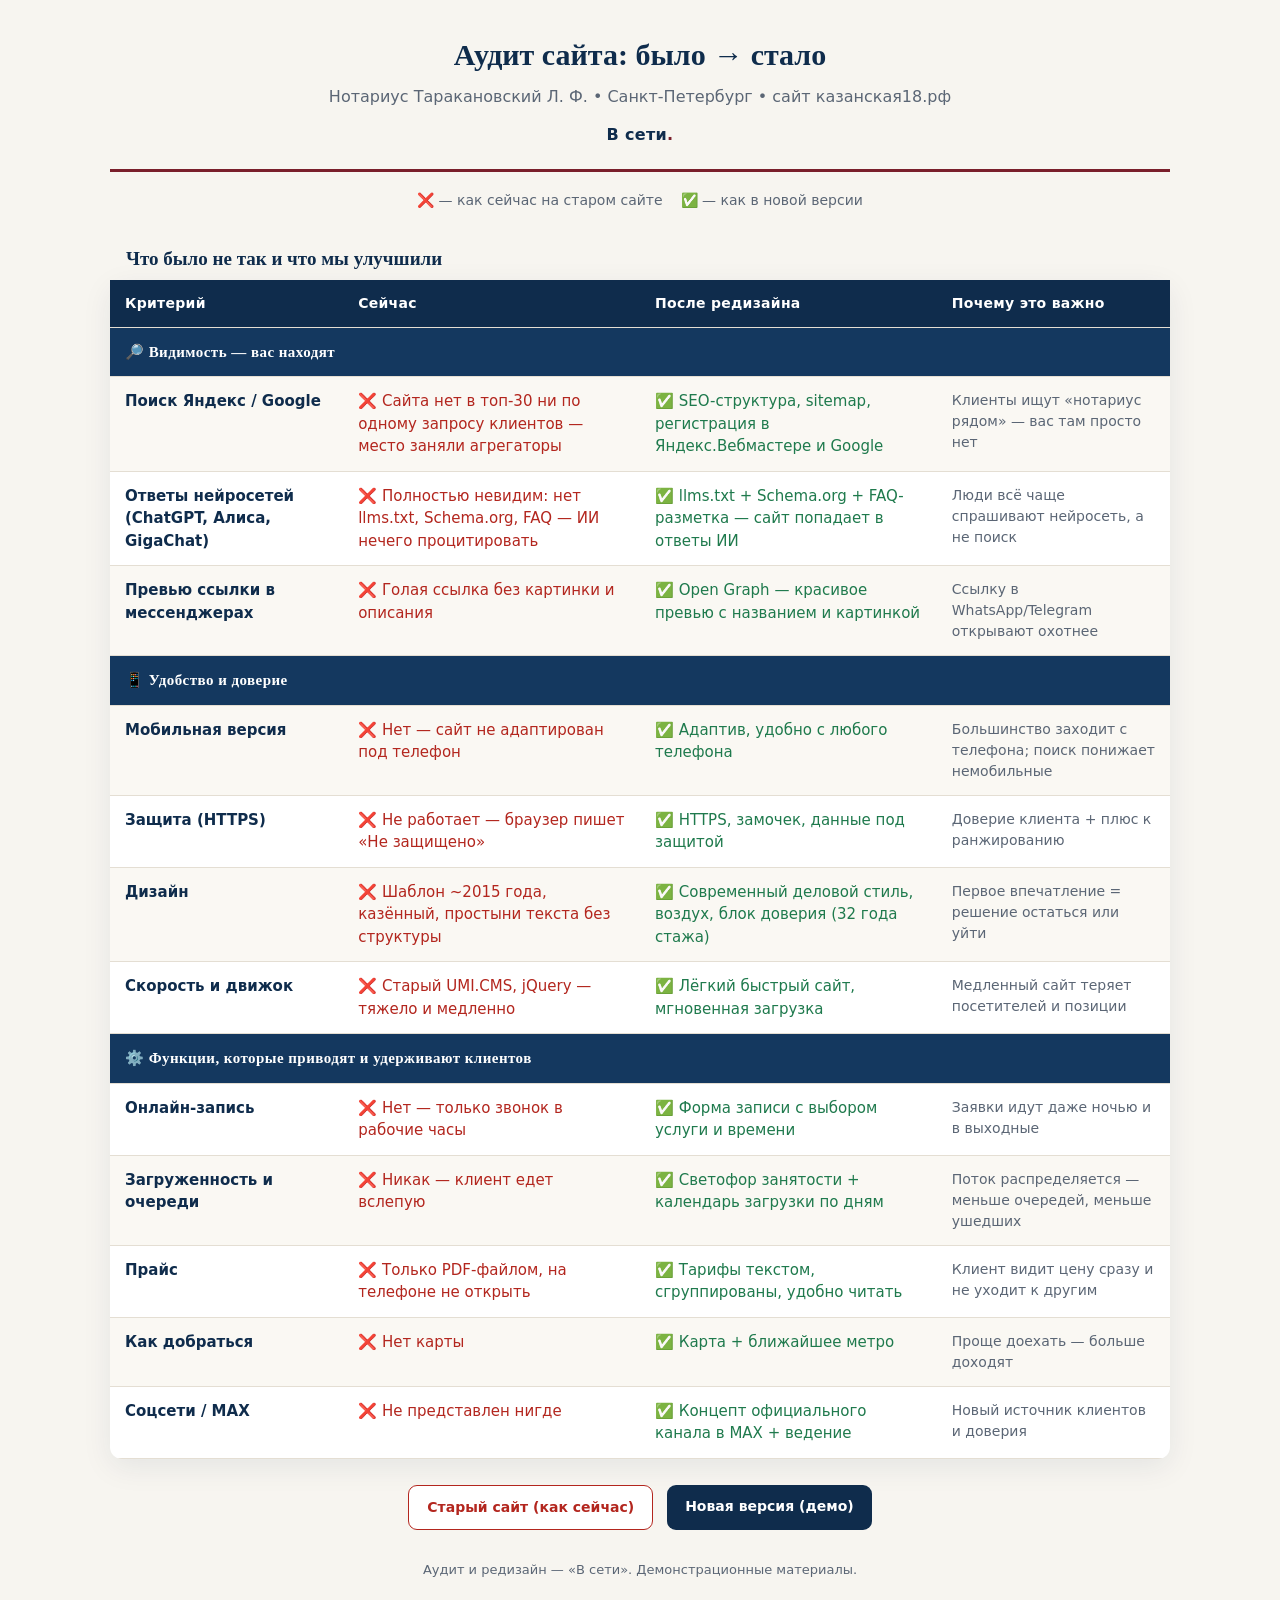
==== sravnenie/index.html @ f11a7ece "add before/after comparison page for pitch" ====
<!DOCTYPE html>
<html lang="ru">
<head>
<meta charset="utf-8">
<meta name="viewport" content="width=device-width, initial-scale=1">
<meta name="robots" content="noindex,nofollow">
<title>Аудит сайта: было → стало — нотариус Таракановский Л.Ф.</title>
<style>
  :root{--navy:#0f2c4c;--navy2:#14385f;--bordo:#7a1f2b;--bg:#f7f5f0;--ink:#1e2733;--muted:#5b6675;--bad:#b3261e;--good:#1f7a4d;--line:#e4ded3;}
  *{box-sizing:border-box;}
  body{margin:0;font-family:system-ui,-apple-system,'Segoe UI',Roboto,sans-serif;background:var(--bg);color:var(--ink);line-height:1.5;}
  .wrap{max-width:1100px;margin:0 auto;padding:32px 20px 60px;}
  header{text-align:center;border-bottom:3px solid var(--bordo);padding-bottom:22px;margin-bottom:10px;}
  h1{font-family:Georgia,'PT Serif',serif;color:var(--navy);font-size:30px;margin:0 0 8px;}
  .sub{color:var(--muted);font-size:16px;margin:0;}
  .brand{display:inline-block;margin-top:14px;font-weight:700;color:var(--navy);letter-spacing:.02em;}
  .brand .dot{color:var(--bordo);}
  .legend{display:flex;gap:18px;justify-content:center;flex-wrap:wrap;margin:18px 0 8px;font-size:14px;color:var(--muted);}
  table{width:100%;border-collapse:collapse;margin-top:14px;background:#fff;box-shadow:0 8px 30px rgba(15,44,76,.08);border-radius:12px;overflow:hidden;}
  caption{caption-side:top;text-align:left;font-family:Georgia,serif;color:var(--navy);font-size:19px;font-weight:700;padding:20px 16px 6px;}
  th,td{padding:13px 15px;text-align:left;vertical-align:top;border-bottom:1px solid var(--line);font-size:15px;}
  thead th{background:var(--navy);color:#fff;font-size:14px;letter-spacing:.02em;position:sticky;top:0;}
  tbody tr:nth-child(even){background:#faf8f3;}
  .crit{font-weight:600;color:var(--navy);width:22%;}
  .was{color:var(--bad);width:28%;}
  .now{color:var(--good);width:28%;}
  .why{color:var(--muted);width:22%;font-size:14px;}
  .was::before{content:"❌ ";}
  .now::before{content:"✅ ";}
  .grp td{background:var(--navy2);color:#fff;font-weight:700;font-family:Georgia,serif;font-size:15px;letter-spacing:.03em;}
  .links{margin-top:26px;display:flex;gap:14px;flex-wrap:wrap;justify-content:center;}
  .btn{display:inline-block;padding:11px 18px;border-radius:9px;text-decoration:none;font-weight:600;font-size:14px;}
  .btn.old{background:#fff;color:var(--bad);border:1px solid var(--bad);}
  .btn.new{background:var(--navy);color:#fff;}
  footer{text-align:center;color:var(--muted);font-size:13px;margin-top:30px;}
  @media (max-width:760px){
    h1{font-size:23px;} th,td{font-size:13.5px;padding:10px 9px;}
    .crit,.was,.now,.why{width:auto;}
    .why{display:none;} thead th:nth-child(4){display:none;}
  }
  @media print{ body{background:#fff;} .wrap{padding:0;} table{box-shadow:none;} .btn{border:1px solid #ccc;} }
</style>
</head>
<body>
<div class="wrap">
  <header>
    <h1>Аудит сайта: было → стало</h1>
    <p class="sub">Нотариус Таракановский Л. Ф. • Санкт-Петербург • сайт казанская18.рф</p>
    <span class="brand">В&nbsp;сети<span class="dot">.</span></span>
  </header>

  <div class="legend"><span>❌ — как сейчас на старом сайте</span><span>✅ — как в новой версии</span></div>

  <table>
    <caption>Что было не так и что мы улучшили</caption>
    <thead>
      <tr><th>Критерий</th><th>Сейчас</th><th>После редизайна</th><th>Почему это важно</th></tr>
    </thead>
    <tbody>
      <tr class="grp"><td colspan="4">🔎 Видимость — вас находят</td></tr>
      <tr><td class="crit">Поиск Яндекс / Google</td><td class="was">Сайта нет в топ-30 ни по одному запросу клиентов — место заняли агрегаторы</td><td class="now">SEO-структура, sitemap, регистрация в Яндекс.Вебмастере и Google</td><td class="why">Клиенты ищут «нотариус рядом» — вас там просто нет</td></tr>
      <tr><td class="crit">Ответы нейросетей (ChatGPT, Алиса, GigaChat)</td><td class="was">Полностью невидим: нет llms.txt, Schema.org, FAQ — ИИ нечего процитировать</td><td class="now">llms.txt + Schema.org + FAQ-разметка — сайт попадает в ответы ИИ</td><td class="why">Люди всё чаще спрашивают нейросеть, а не поиск</td></tr>
      <tr><td class="crit">Превью ссылки в мессенджерах</td><td class="was">Голая ссылка без картинки и описания</td><td class="now">Open Graph — красивое превью с названием и картинкой</td><td class="why">Ссылку в WhatsApp/Telegram открывают охотнее</td></tr>

      <tr class="grp"><td colspan="4">📱 Удобство и доверие</td></tr>
      <tr><td class="crit">Мобильная версия</td><td class="was">Нет — сайт не адаптирован под телефон</td><td class="now">Адаптив, удобно с любого телефона</td><td class="why">Большинство заходит с телефона; поиск понижает немобильные</td></tr>
      <tr><td class="crit">Защита (HTTPS)</td><td class="was">Не работает — браузер пишет «Не защищено»</td><td class="now">HTTPS, замочек, данные под защитой</td><td class="why">Доверие клиента + плюс к ранжированию</td></tr>
      <tr><td class="crit">Дизайн</td><td class="was">Шаблон ~2015 года, казённый, простыни текста без структуры</td><td class="now">Современный деловой стиль, воздух, блок доверия (32 года стажа)</td><td class="why">Первое впечатление = решение остаться или уйти</td></tr>
      <tr><td class="crit">Скорость и движок</td><td class="was">Старый UMI.CMS, jQuery — тяжело и медленно</td><td class="now">Лёгкий быстрый сайт, мгновенная загрузка</td><td class="why">Медленный сайт теряет посетителей и позиции</td></tr>

      <tr class="grp"><td colspan="4">⚙️ Функции, которые приводят и удерживают клиентов</td></tr>
      <tr><td class="crit">Онлайн-запись</td><td class="was">Нет — только звонок в рабочие часы</td><td class="now">Форма записи с выбором услуги и времени</td><td class="why">Заявки идут даже ночью и в выходные</td></tr>
      <tr><td class="crit">Загруженность и очереди</td><td class="was">Никак — клиент едет вслепую</td><td class="now">Светофор занятости + календарь загрузки по дням</td><td class="why">Поток распределяется — меньше очередей, меньше ушедших</td></tr>
      <tr><td class="crit">Прайс</td><td class="was">Только PDF-файлом, на телефоне не открыть</td><td class="now">Тарифы текстом, сгруппированы, удобно читать</td><td class="why">Клиент видит цену сразу и не уходит к другим</td></tr>
      <tr><td class="crit">Как добраться</td><td class="was">Нет карты</td><td class="now">Карта + ближайшее метро</td><td class="why">Проще доехать — больше доходят</td></tr>
      <tr><td class="crit">Соцсети / MAX</td><td class="was">Не представлен нигде</td><td class="now">Концепт официального канала в MAX + ведение</td><td class="why">Новый источник клиентов и доверия</td></tr>
    </tbody>
  </table>

  <div class="links">
    <a class="btn old" href="http://xn--18-6kcaa4btd0a4b0k.xn--p1ai" target="_blank" rel="noopener">Старый сайт (как сейчас)</a>
    <a class="btn new" href="https://kristall2002-art.github.io/v-seti-demo-notary/" target="_blank" rel="noopener">Новая версия (демо)</a>
  </div>

  <footer>Аудит и редизайн — «В сети». Демонстрационные материалы.</footer>
</div>
</body>
</html>
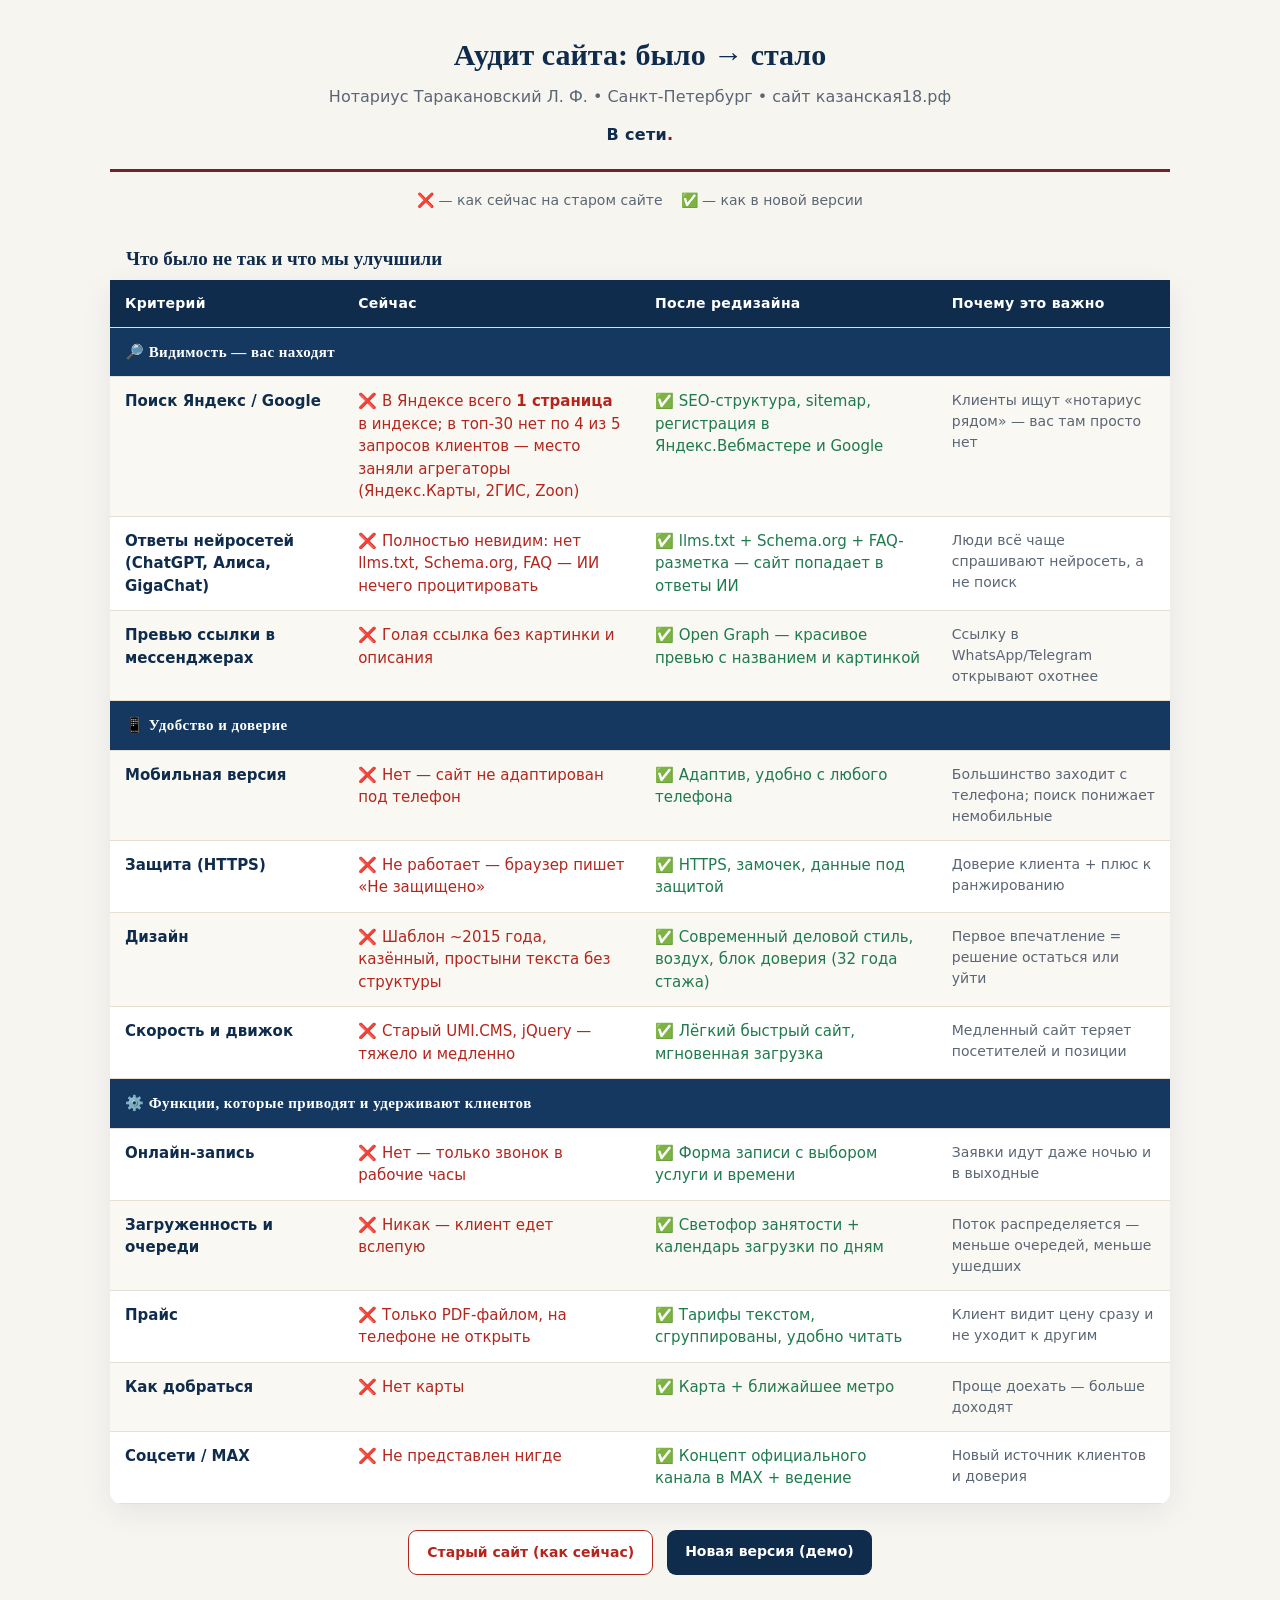
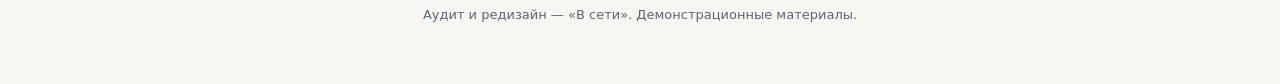
==== commit d21ba30b: "comparison: real Yandex numbers (1 page indexed, 4/5 not in top-30)" ====
--- a/sravnenie/index.html
+++ b/sravnenie/index.html
@@ -58,7 +58,7 @@
     </thead>
     <tbody>
       <tr class="grp"><td colspan="4">🔎 Видимость — вас находят</td></tr>
-      <tr><td class="crit">Поиск Яндекс / Google</td><td class="was">Сайта нет в топ-30 ни по одному запросу клиентов — место заняли агрегаторы</td><td class="now">SEO-структура, sitemap, регистрация в Яндекс.Вебмастере и Google</td><td class="why">Клиенты ищут «нотариус рядом» — вас там просто нет</td></tr>
+      <tr><td class="crit">Поиск Яндекс / Google</td><td class="was">В Яндексе всего <b>1 страница</b> в индексе; в топ-30 нет по 4 из 5 запросов клиентов — место заняли агрегаторы (Яндекс.Карты, 2ГИС, Zoon)</td><td class="now">SEO-структура, sitemap, регистрация в Яндекс.Вебмастере и Google</td><td class="why">Клиенты ищут «нотариус рядом» — вас там просто нет</td></tr>
       <tr><td class="crit">Ответы нейросетей (ChatGPT, Алиса, GigaChat)</td><td class="was">Полностью невидим: нет llms.txt, Schema.org, FAQ — ИИ нечего процитировать</td><td class="now">llms.txt + Schema.org + FAQ-разметка — сайт попадает в ответы ИИ</td><td class="why">Люди всё чаще спрашивают нейросеть, а не поиск</td></tr>
       <tr><td class="crit">Превью ссылки в мессенджерах</td><td class="was">Голая ссылка без картинки и описания</td><td class="now">Open Graph — красивое превью с названием и картинкой</td><td class="why">Ссылку в WhatsApp/Telegram открывают охотнее</td></tr>
 
